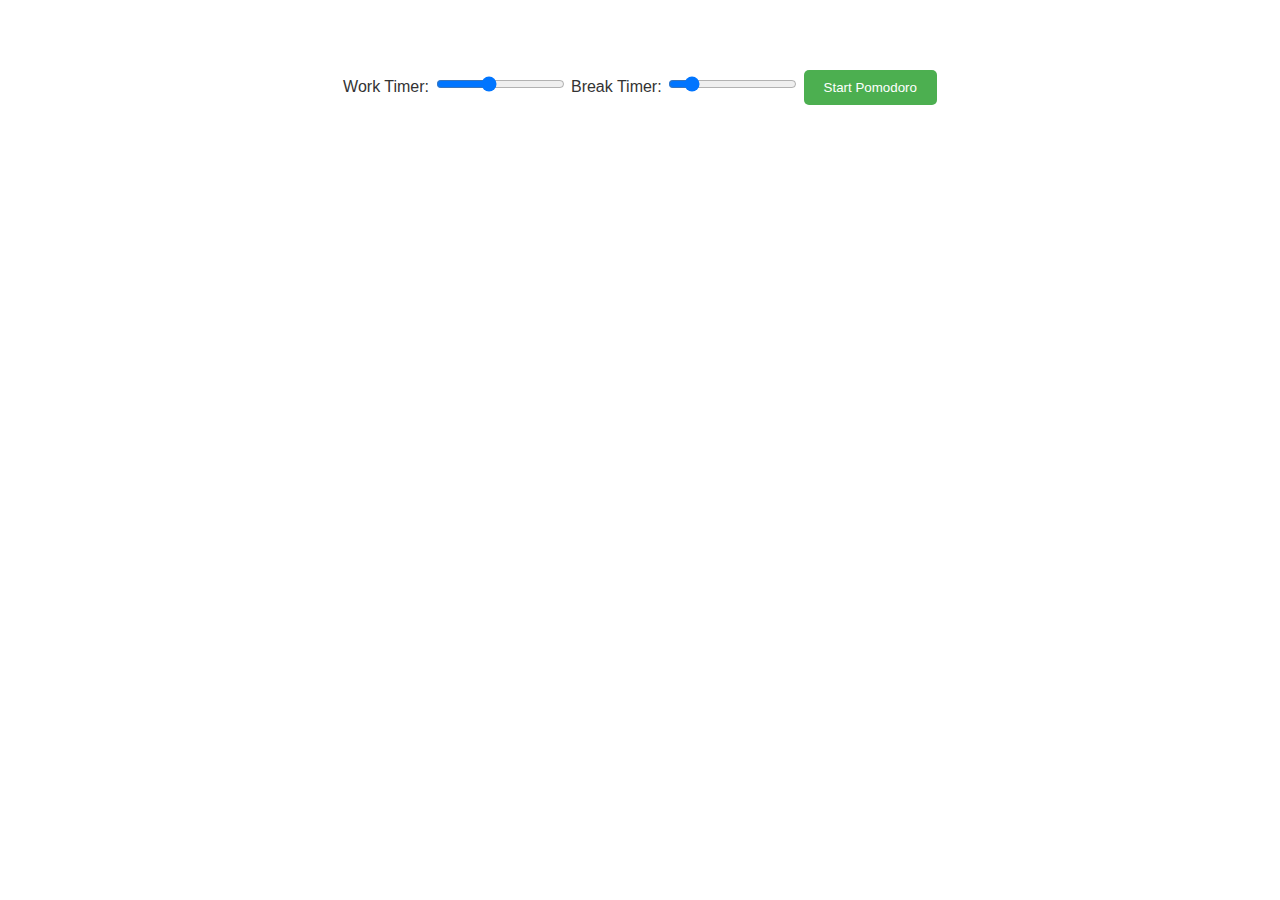
==== index.html @ 44f64fb9 "Add files via upload" ====
<!DOCTYPE html>
<html lang="en">
<head>
    <meta charset="UTF-8">
    <meta name="viewport" content="width=device-width, initial-scale=1.0">
    <link rel="stylesheet" href="style.css">
    <title>Pomodoro Timer</title>
</head>
<body>
    <div id="settings-container">
        <label for="work-timer">Work Timer:</label>
        <input type="range" id="work-timer" min="1" max="60" value="25">
        
        <label for="break-timer">Break Timer:</label>
        <input type="range" id="break-timer" min="1" max="30" value="5">
        
        <button onclick="startPomodoro()">Start Pomodoro</button>
    </div>

    <script src="script.js"></script>
</body>
</html>
---- style.css ----
body {
    font-family: 'Arial', sans-serif;
    background-color: #fff; /* Set your background color */
    color: #333; /* Set your text color */
}

#settings-container {
    text-align: center;
    margin-top: 50px;
}

button {
    padding: 10px 20px;
    margin-top: 20px;
    background-color: #4CAF50; /* Set your button color */
    color: #fff; /* Set your button text color */
    cursor: pointer;
    border: none;
    border-radius: 5px;
}

#timer-container {
    text-align: center;
    margin-top: 50px;
}

#timer, #message {
    font-size: 24px;
    font-weight: bold;
}

#tomato-img {
    max-width: 200px;
}

.back-icon {
    position: absolute;
    top: 20px;
    left: 20px;
    cursor: pointer;
    width: 30px;
    height: 30px;
}

/* Dark mode! */
body.dark-mode {
    background-color: #121212; /* dark background color */
    color: #ffffff; /* text color */
}
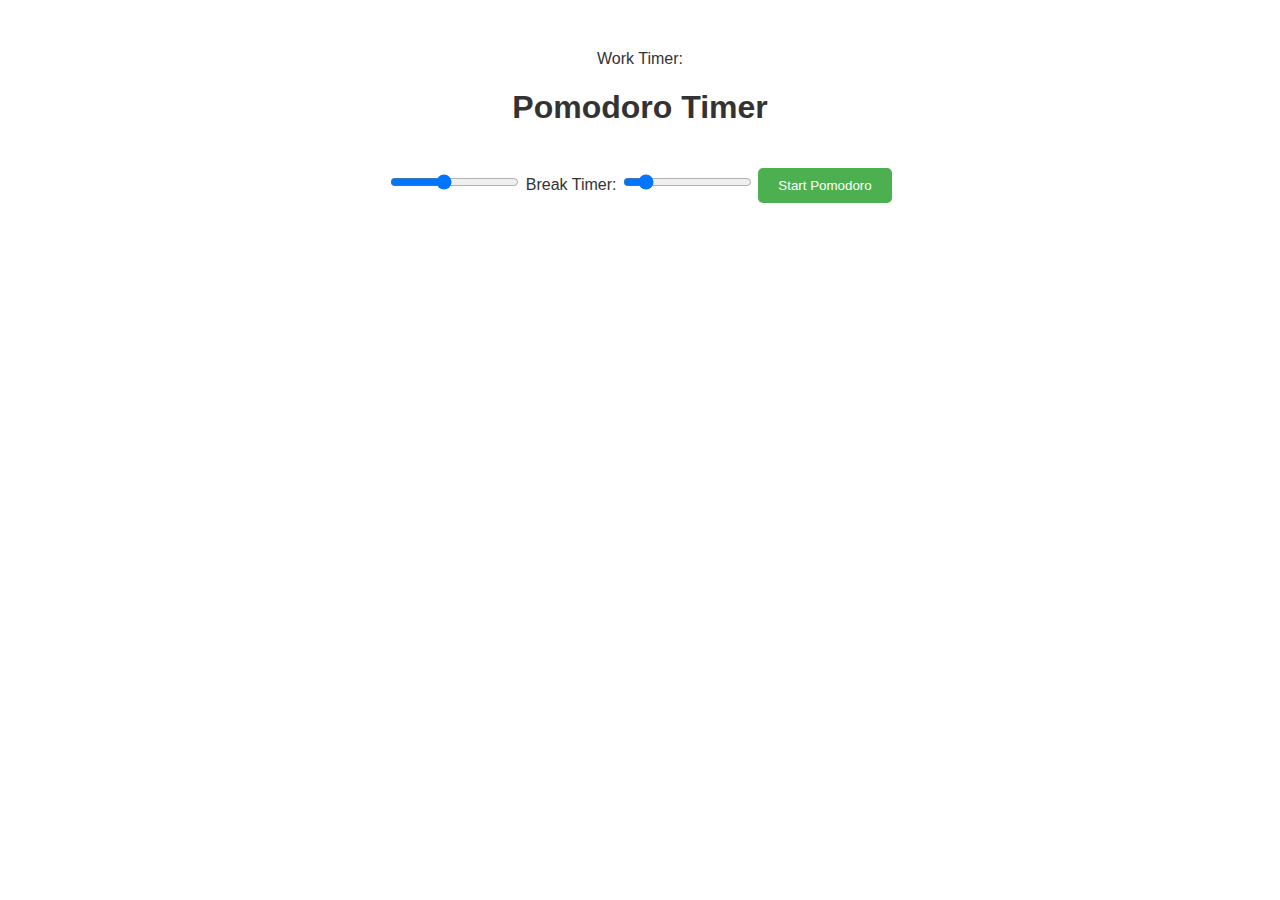
==== commit be12fa5a: "Update index.html" ====
--- a/index.html
+++ b/index.html
@@ -3,12 +3,17 @@
 <head>
     <meta charset="UTF-8">
     <meta name="viewport" content="width=device-width, initial-scale=1.0">
+    <title>Pomodoro Timer</title>
+    
     <link rel="stylesheet" href="style.css">
-    <title>Pomodoro Timer</title>
+    <script defer src="script.js"></script>
+   
 </head>
+    
 <body>
     <div id="settings-container">
         <label for="work-timer">Work Timer:</label>
+        <h1 class="title">Pomodoro Timer</h1>
         <input type="range" id="work-timer" min="1" max="60" value="25">
         
         <label for="break-timer">Break Timer:</label>
@@ -17,6 +22,8 @@
         <button onclick="startPomodoro()">Start Pomodoro</button>
     </div>
 
-    <script src="script.js"></script>
+    <!-- div for the sun/moon icon for light/dark mode -->
+    <div id="sun" class="sun"></div>
+
 </body>
-</html>+</html>
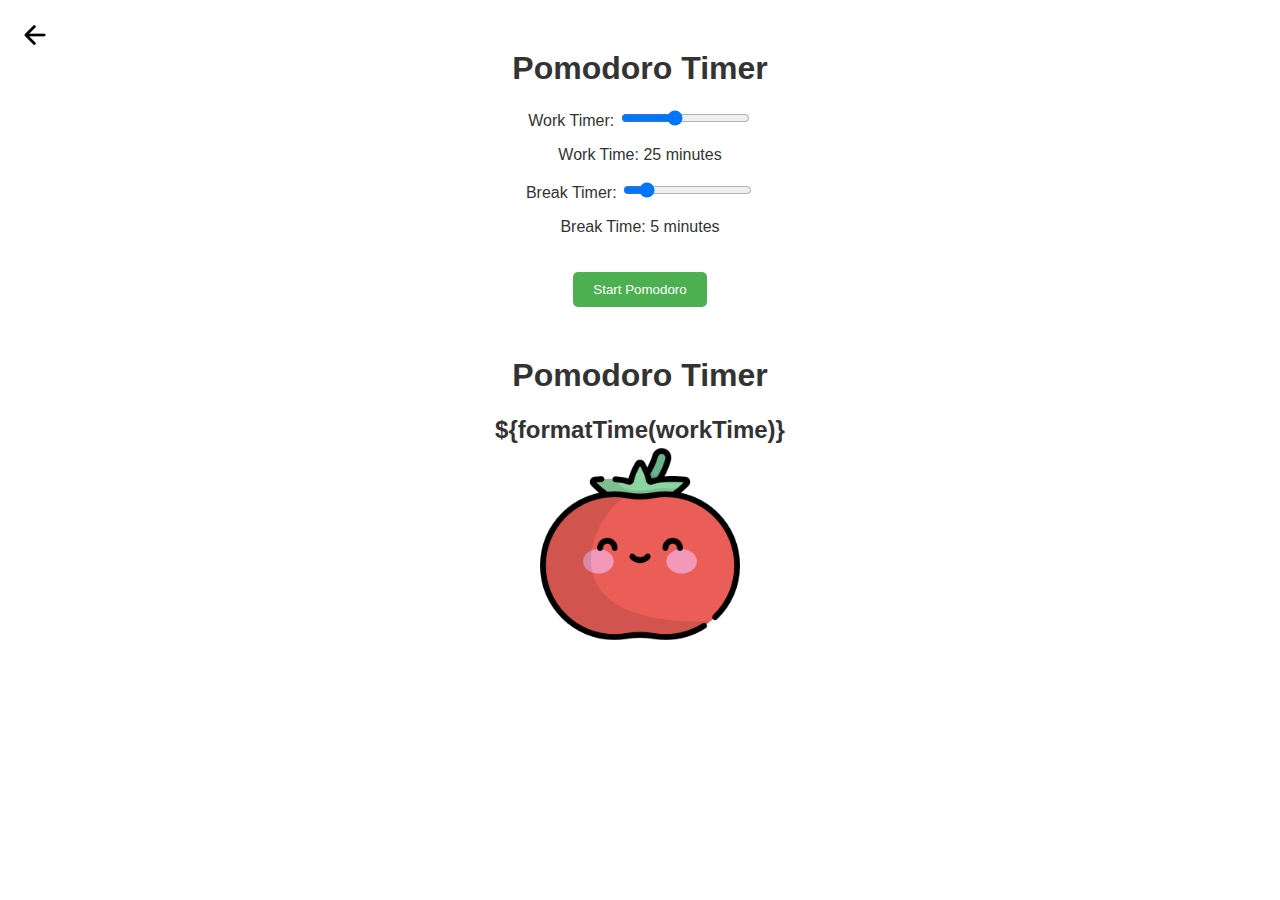
==== commit b9865842: "Update index.html - Splitting into 2 pages!" ====
--- a/index.html
+++ b/index.html
@@ -1,29 +1,64 @@
+<!-- Page 1: Settings -->
 <!DOCTYPE html>
 <html lang="en">
+    
 <head>
     <meta charset="UTF-8">
     <meta name="viewport" content="width=device-width, initial-scale=1.0">
     <title>Pomodoro Timer</title>
-    
     <link rel="stylesheet" href="style.css">
     <script defer src="script.js"></script>
-   
 </head>
     
 <body>
     <div id="settings-container">
+        <h1 class="title">Pomodoro Timer</h1>
         <label for="work-timer">Work Timer:</label>
-        <h1 class="title">Pomodoro Timer</h1>
         <input type="range" id="work-timer" min="1" max="60" value="25">
-        
+        <p id="work-timer-value">Work Time: 25 minutes</p>
+
         <label for="break-timer">Break Timer:</label>
         <input type="range" id="break-timer" min="1" max="30" value="5">
-        
+        <p id="break-timer-value">Break Time: 5 minutes</p>
+
         <button onclick="startPomodoro()">Start Pomodoro</button>
     </div>
 
     <!-- div for the sun/moon icon for light/dark mode -->
     <div id="sun" class="sun"></div>
-
+    
 </body>
 </html>
+
+
+
+<!-- Page 2: Pomodoro Timer -->
+<!-- Sorry, its a bit cursed having 2 pages on 1 html but it is what it is -->
+
+<!DOCTYPE html>
+<html lang="en">
+    
+<head>
+    <meta charset="UTF-8">
+    <meta name="viewport" content="width=device-width, initial-scale=1.0">
+    <title>Pomodoro Timer</title>
+    <link rel="stylesheet" href="style.css">
+    <script defer src="script.js"></script>
+</head>
+    
+<body>
+    <div id="timer-container">
+        <h1 class="title">Pomodoro Timer</h1>
+        <div id="timer-info"></div>
+        <div id="timer">${formatTime(workTime)}</div>
+        <img id="tomato-img" src="tomato.png" alt="Tomato Image">
+        <div id="message"></div>
+    </div>
+    
+    <img class="back-icon" src="back.png" alt="Back Icon" onclick="goBack()">
+    
+    <!-- div for the sun/moon icon for light/dark mode -->
+    <div id="sun" class="sun"></div>
+    
+</body>
+</html>
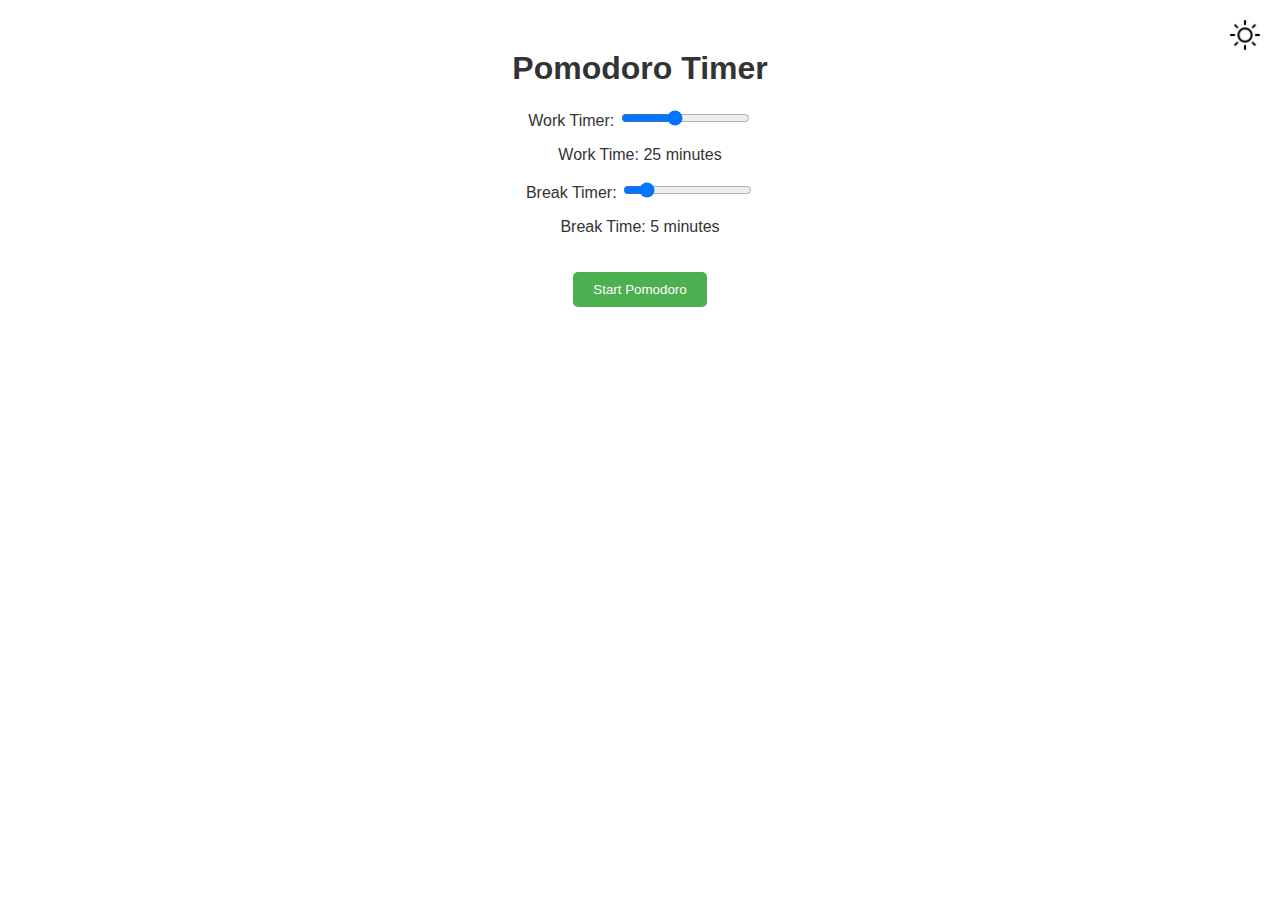
==== commit 6a01e203: "Update and rename settings.html to index.html" ====
--- a/index.html
+++ b/index.html
@@ -1,15 +1,12 @@
-<!-- Page 1: Settings -->
 <!DOCTYPE html>
 <html lang="en">
-    
 <head>
     <meta charset="UTF-8">
     <meta name="viewport" content="width=device-width, initial-scale=1.0">
-    <title>Pomodoro Timer</title>
+    <title>Pomodoro Timer - Settings</title>
     <link rel="stylesheet" href="style.css">
     <script defer src="script.js"></script>
 </head>
-    
 <body>
     <div id="settings-container">
         <h1 class="title">Pomodoro Timer</h1>
@@ -26,39 +23,5 @@
 
     <!-- div for the sun/moon icon for light/dark mode -->
     <div id="sun" class="sun"></div>
-    
 </body>
 </html>
-
-
-
-<!-- Page 2: Pomodoro Timer -->
-<!-- Sorry, its a bit cursed having 2 pages on 1 html but it is what it is -->
-
-<!DOCTYPE html>
-<html lang="en">
-    
-<head>
-    <meta charset="UTF-8">
-    <meta name="viewport" content="width=device-width, initial-scale=1.0">
-    <title>Pomodoro Timer</title>
-    <link rel="stylesheet" href="style.css">
-    <script defer src="script.js"></script>
-</head>
-    
-<body>
-    <div id="timer-container">
-        <h1 class="title">Pomodoro Timer</h1>
-        <div id="timer-info"></div>
-        <div id="timer">${formatTime(workTime)}</div>
-        <img id="tomato-img" src="tomato.png" alt="Tomato Image">
-        <div id="message"></div>
-    </div>
-    
-    <img class="back-icon" src="back.png" alt="Back Icon" onclick="goBack()">
-    
-    <!-- div for the sun/moon icon for light/dark mode -->
-    <div id="sun" class="sun"></div>
-    
-</body>
-</html>
--- a/style.css
+++ b/style.css
@@ -29,6 +29,10 @@
     font-weight: bold;
 }
 
+#timer-info p {
+    font-size: 16px;
+}
+
 #tomato-img {
     max-width: 200px;
 }
@@ -46,4 +50,15 @@
 body.dark-mode {
     background-color: #121212; /* dark background color */
     color: #ffffff; /* text color */
-}+}
+
+.sun {
+    width: 30px;
+    height: 30px;
+    position: absolute;
+    top: 20px;
+    right: 20px;
+    background-image: url('sun.png');
+    background-size: cover;
+    cursor: pointer;
+}
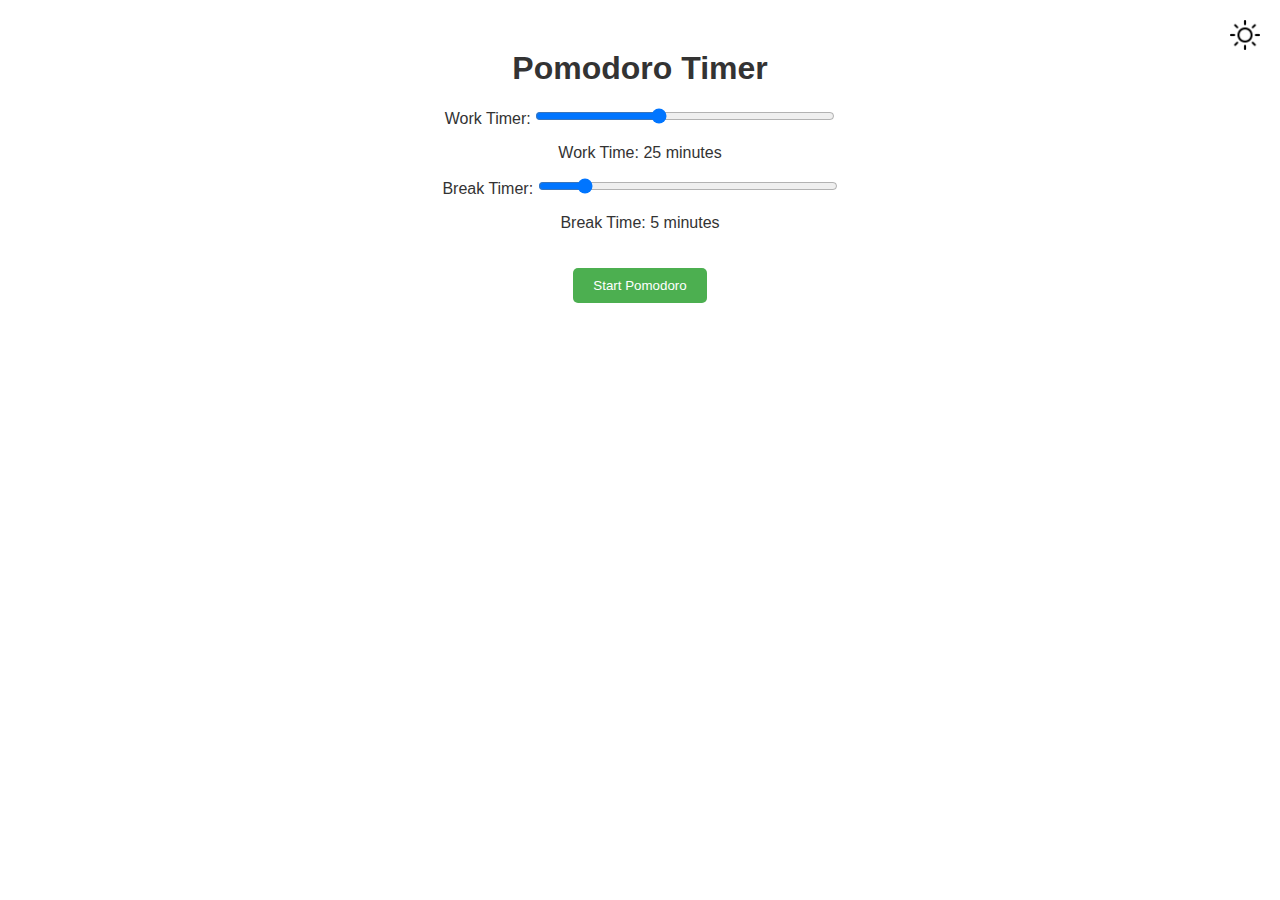
==== commit 29c7a166: "Update index.html" ====
--- a/index.html
+++ b/index.html
@@ -1,5 +1,6 @@
 <!DOCTYPE html>
 <html lang="en">
+
 <head>
     <meta charset="UTF-8">
     <meta name="viewport" content="width=device-width, initial-scale=1.0">
@@ -7,21 +8,23 @@
     <link rel="stylesheet" href="style.css">
     <script defer src="script.js"></script>
 </head>
+
 <body>
     <div id="settings-container">
         <h1 class="title">Pomodoro Timer</h1>
         <label for="work-timer">Work Timer:</label>
-        <input type="range" id="work-timer" min="1" max="60" value="25">
+        <input type="range" id="work-timer" min="1" max="60" value="25" oninput="updateSliderText('work')">
         <p id="work-timer-value">Work Time: 25 minutes</p>
 
         <label for="break-timer">Break Timer:</label>
-        <input type="range" id="break-timer" min="1" max="30" value="5">
+        <input type="range" id="break-timer" min="1" max="30" value="5" oninput="updateSliderText('break')">
         <p id="break-timer-value">Break Time: 5 minutes</p>
 
         <button onclick="startPomodoro()">Start Pomodoro</button>
     </div>
 
     <!-- div for the sun/moon icon for light/dark mode -->
-    <div id="sun" class="sun"></div>
+    <div id="sun" class="sun" onclick="toggleDarkMode()"></div>
 </body>
+
 </html>
--- a/style.css
+++ b/style.css
@@ -7,6 +7,11 @@
 #settings-container {
     text-align: center;
     margin-top: 50px;
+}
+
+input[type="range"] {
+    width: 300px;
+    margin: 0 auto;
 }
 
 button {
